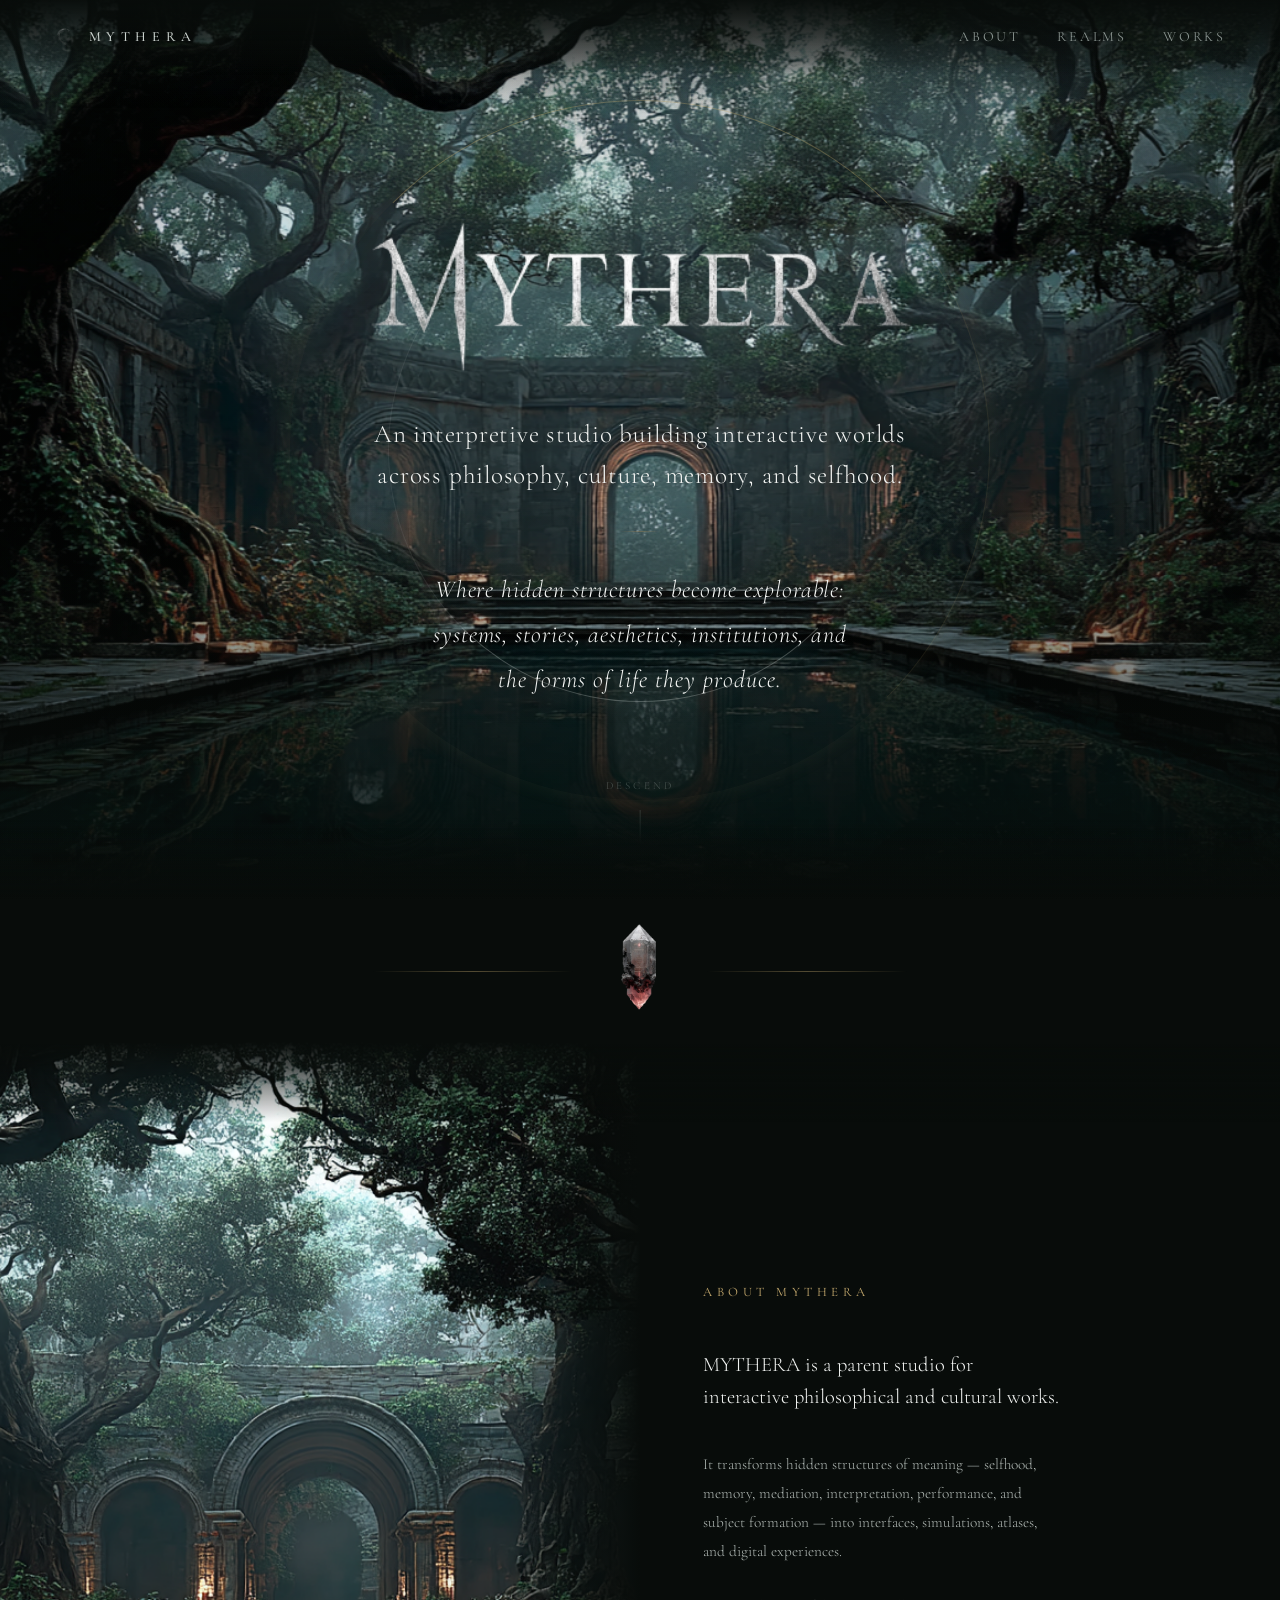
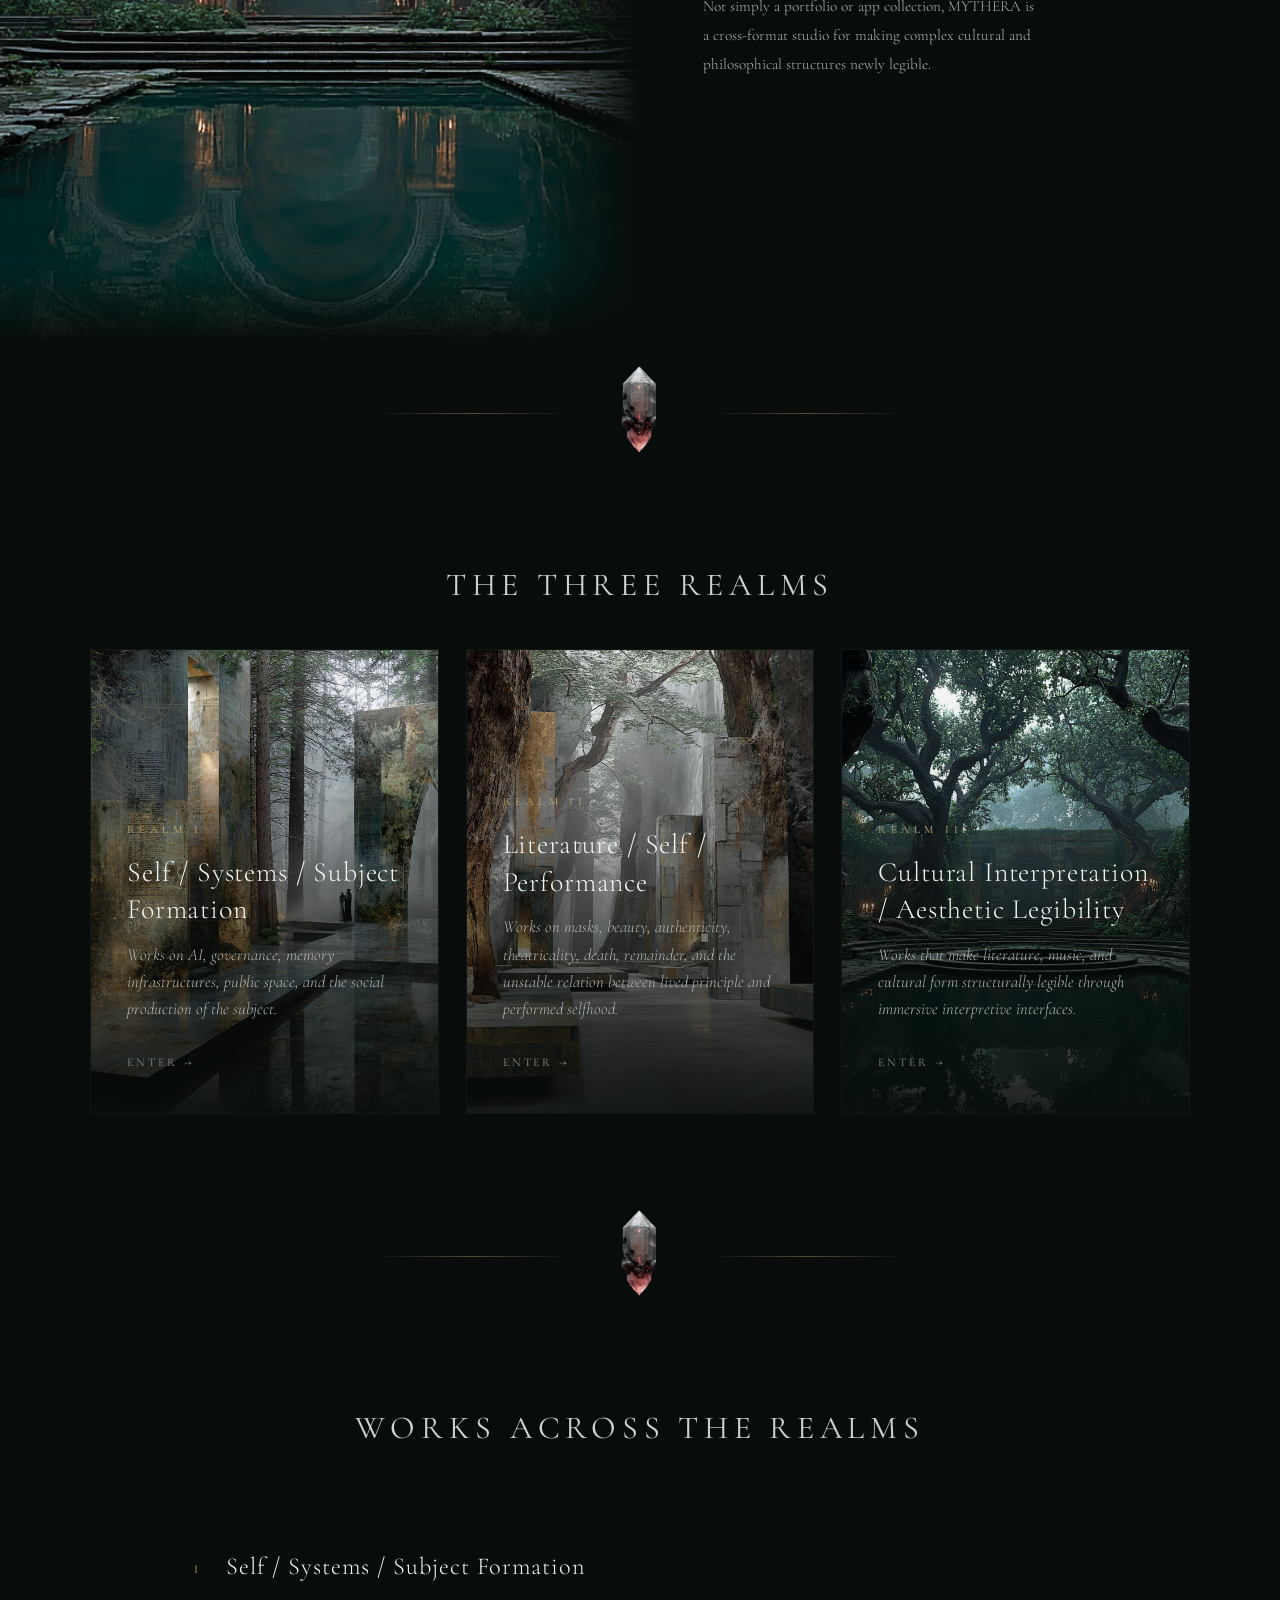
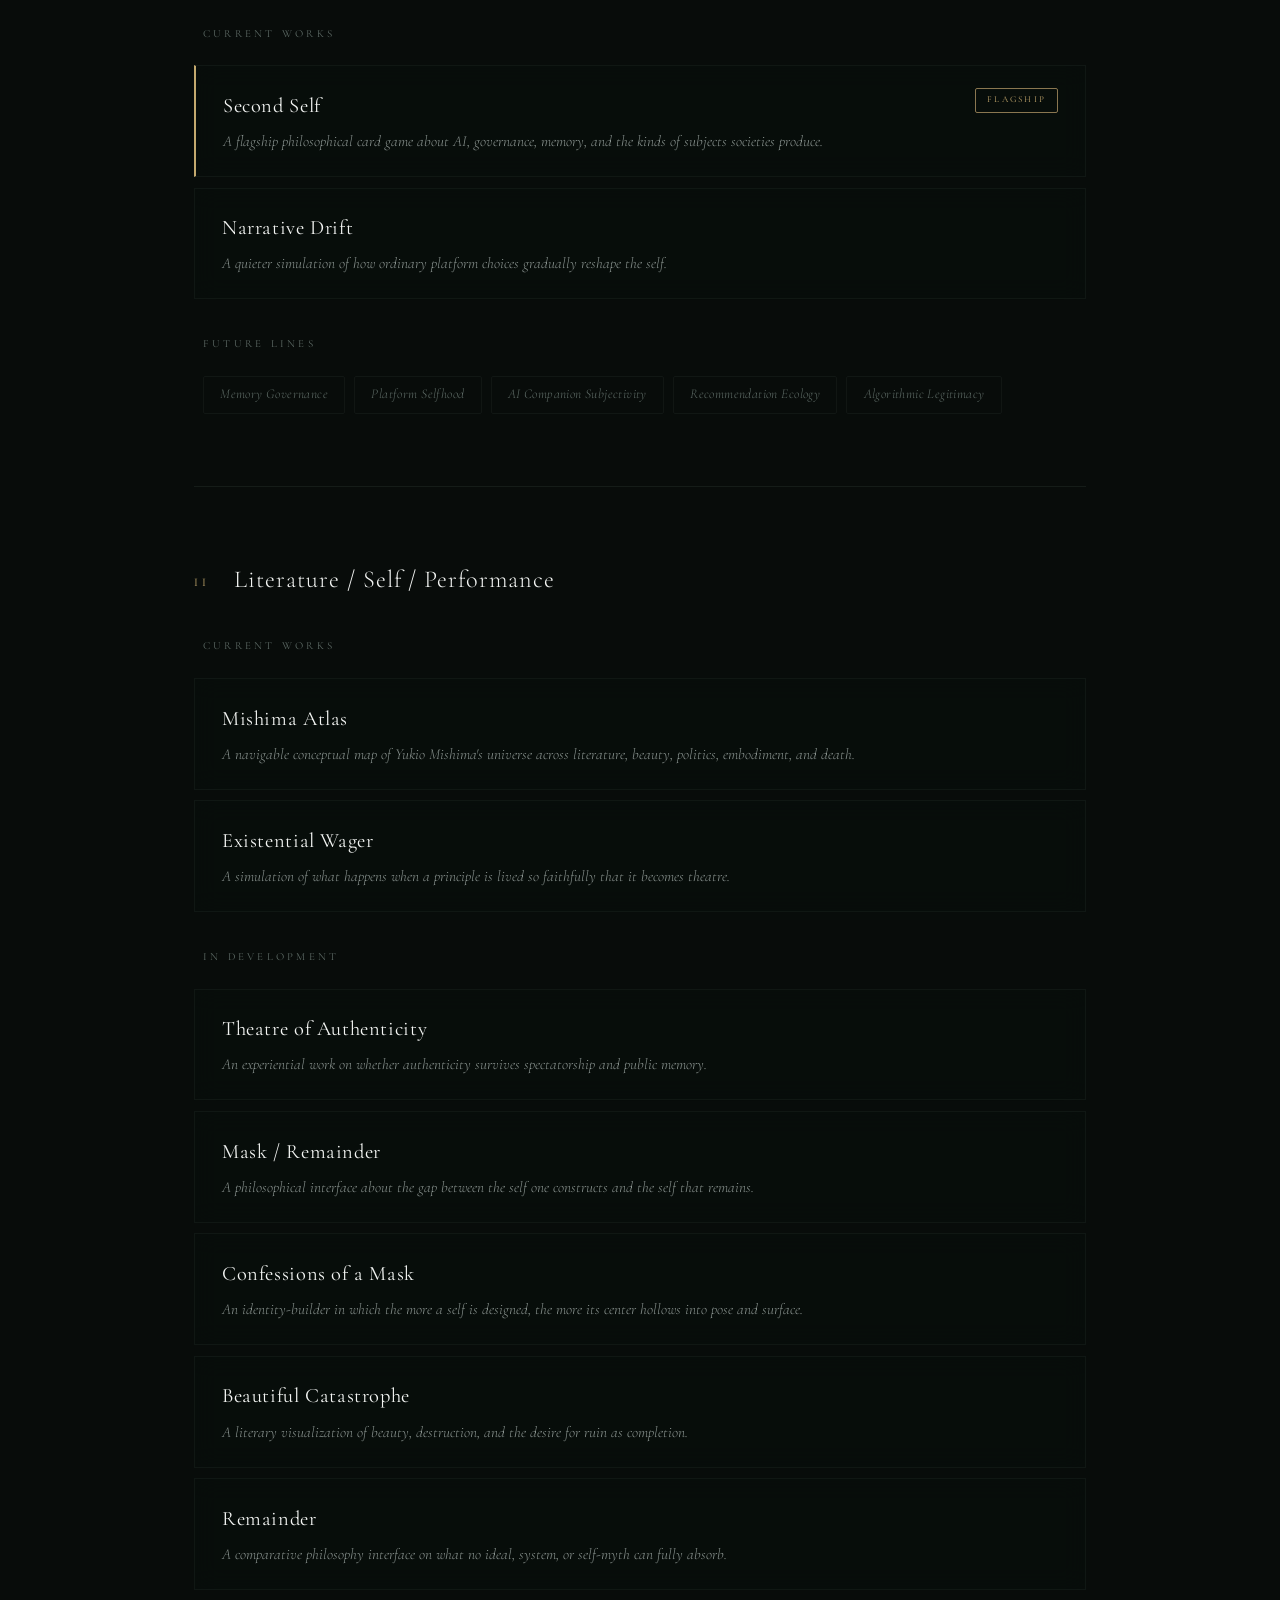
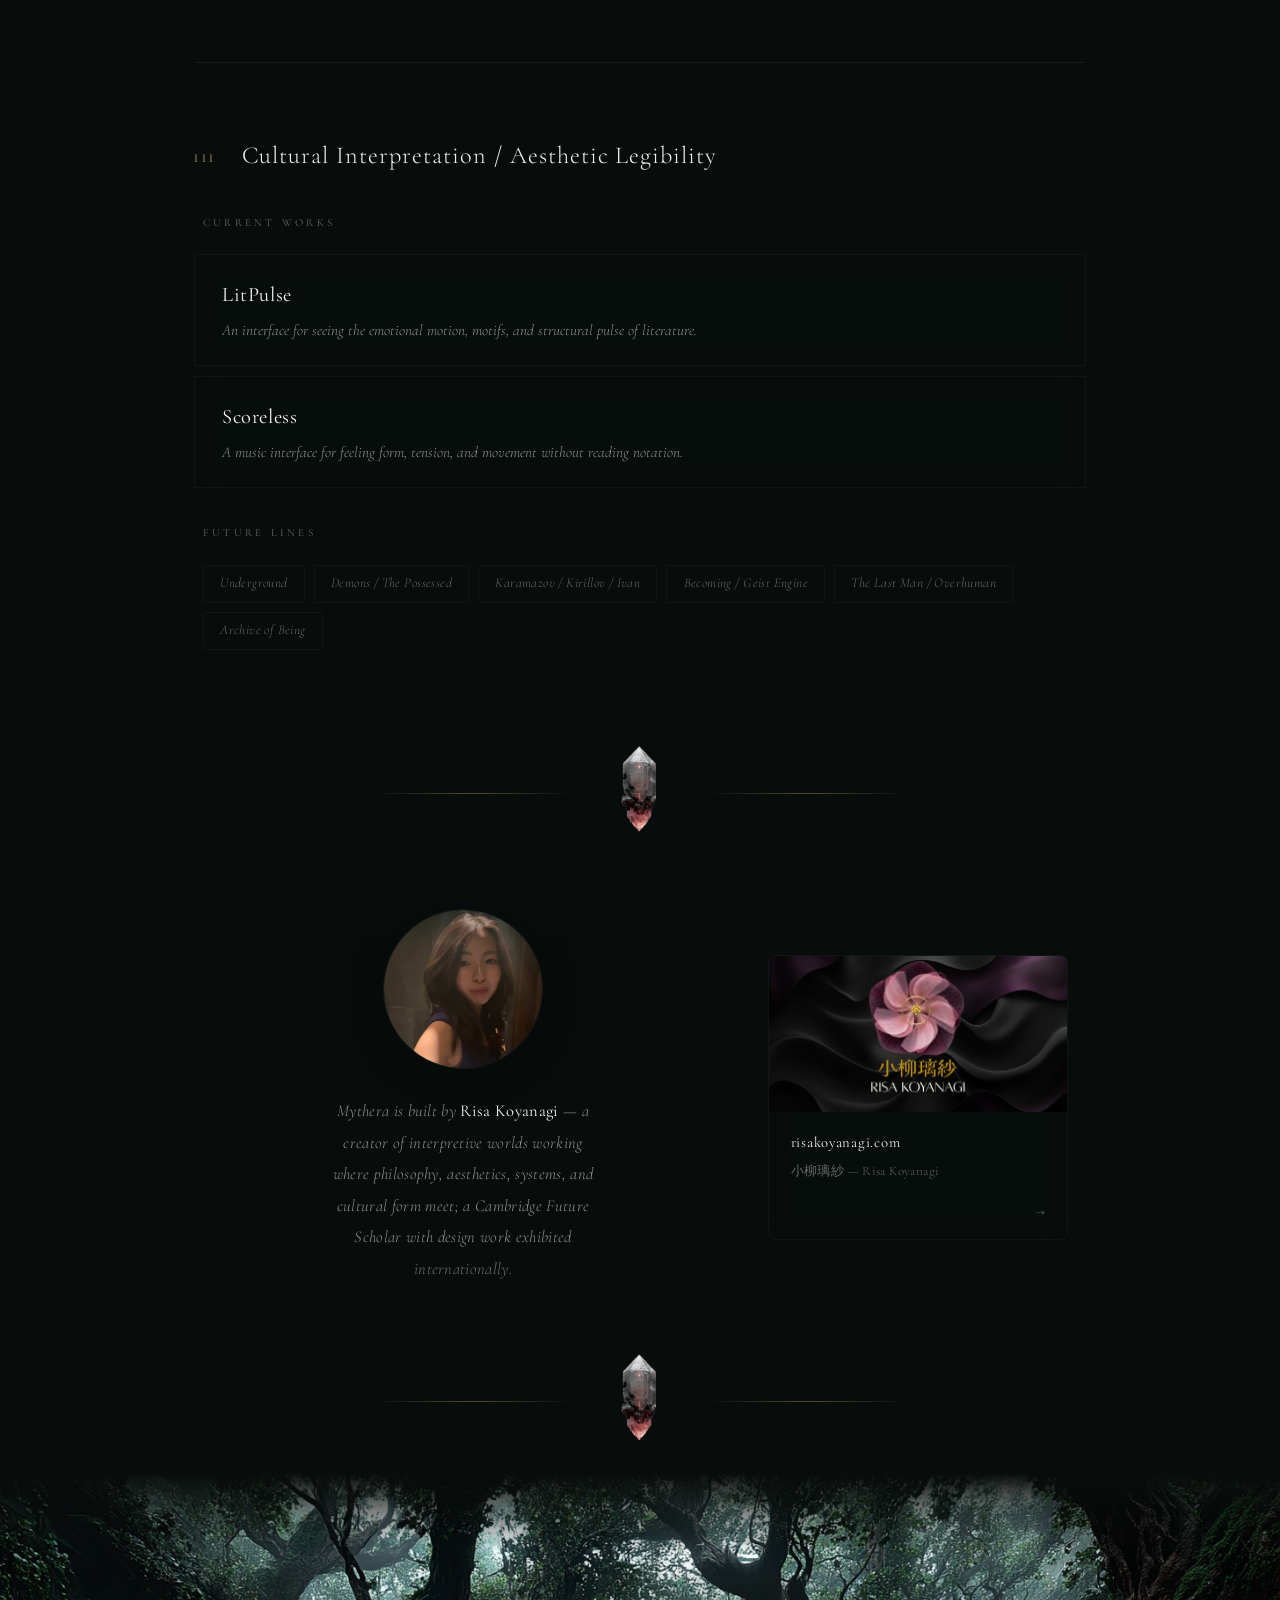
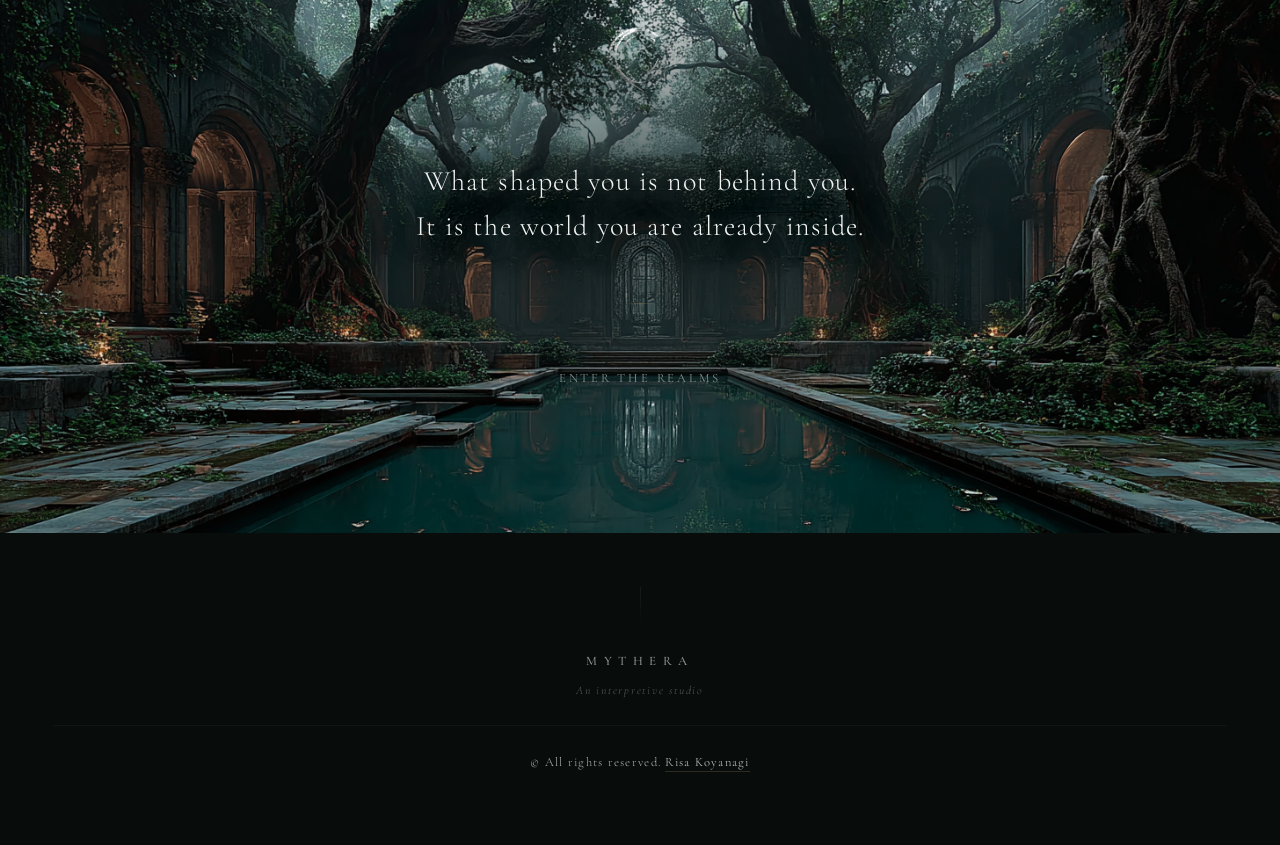
==== works/narrative-drift.html @ 35fc8d17 "Arrange OG images for each work with dedicated pages - Fix OG image paths to use absolute URLs (/ pr" ====
<!DOCTYPE html>
<html lang="en">
<head>
  <meta charset="UTF-8">
  <meta name="viewport" content="width=device-width, initial-scale=1.0">
  <title>Narrative Drift — MYTHERA</title>
  <meta name="description" content="A quieter simulation of how ordinary platform choices gradually reshape the self.">
  <link rel="icon" type="image/png" href="/public/images/logo.png">
  <link rel="apple-touch-icon" href="/public/images/logo.png">
  <meta property="og:type" content="website">
  <meta property="og:title" content="Narrative Drift — MYTHERA">
  <meta property="og:description" content="A quieter simulation of how ordinary platform choices gradually reshape the self.">
  <meta property="og:image" content="/public/images/narrative%20drift-og.png">
  <meta property="og:image:width" content="1200">
  <meta property="og:image:height" content="630">
  <meta property="og:site_name" content="MYTHERA">
  <meta name="twitter:card" content="summary_large_image">
  <meta name="twitter:title" content="Narrative Drift — MYTHERA">
  <meta name="twitter:description" content="A quieter simulation of how ordinary platform choices gradually reshape the self.">
  <meta name="twitter:image" content="/public/images/narrative%20drift-og.png">
  <script>window.location.replace('/#narrative-drift');</script>
</head>
<body>
  <p>Redirecting to <a href="/#narrative-drift">Narrative Drift — MYTHERA</a>...</p>
</body>
</html>
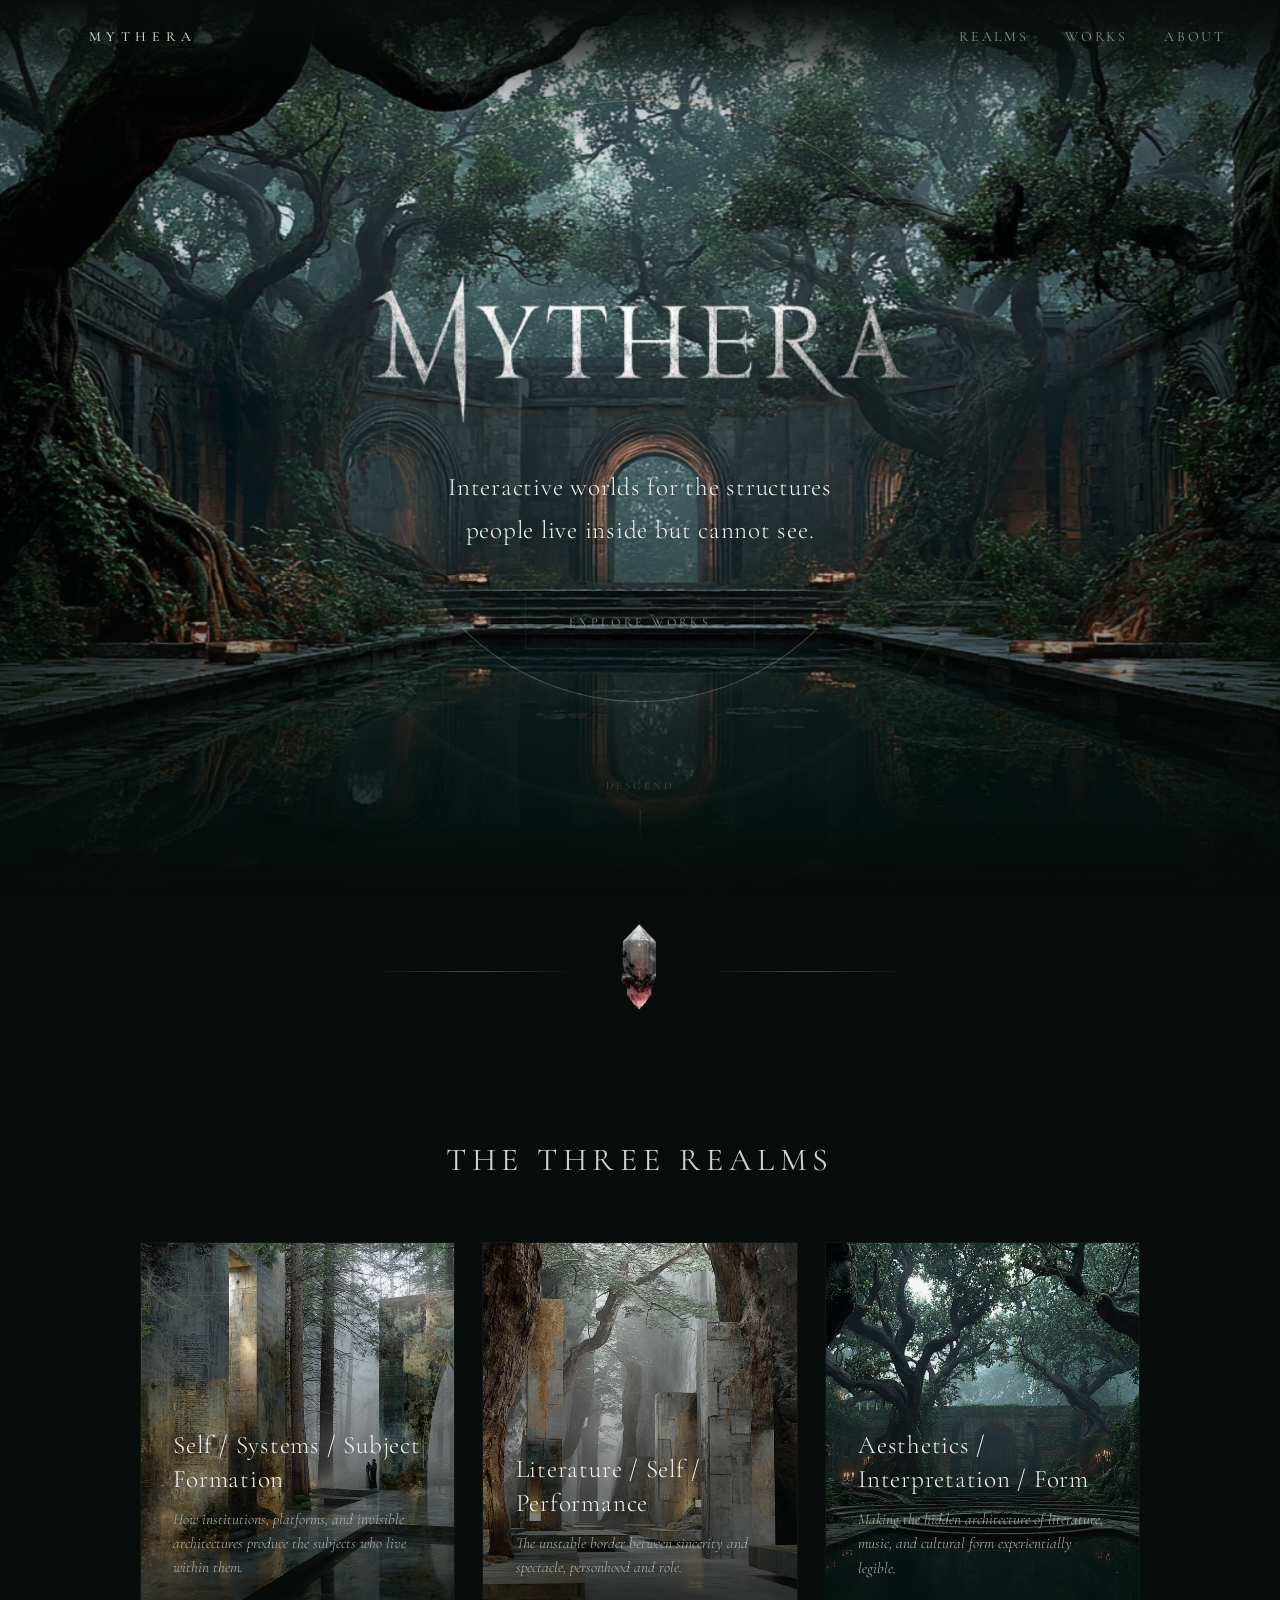
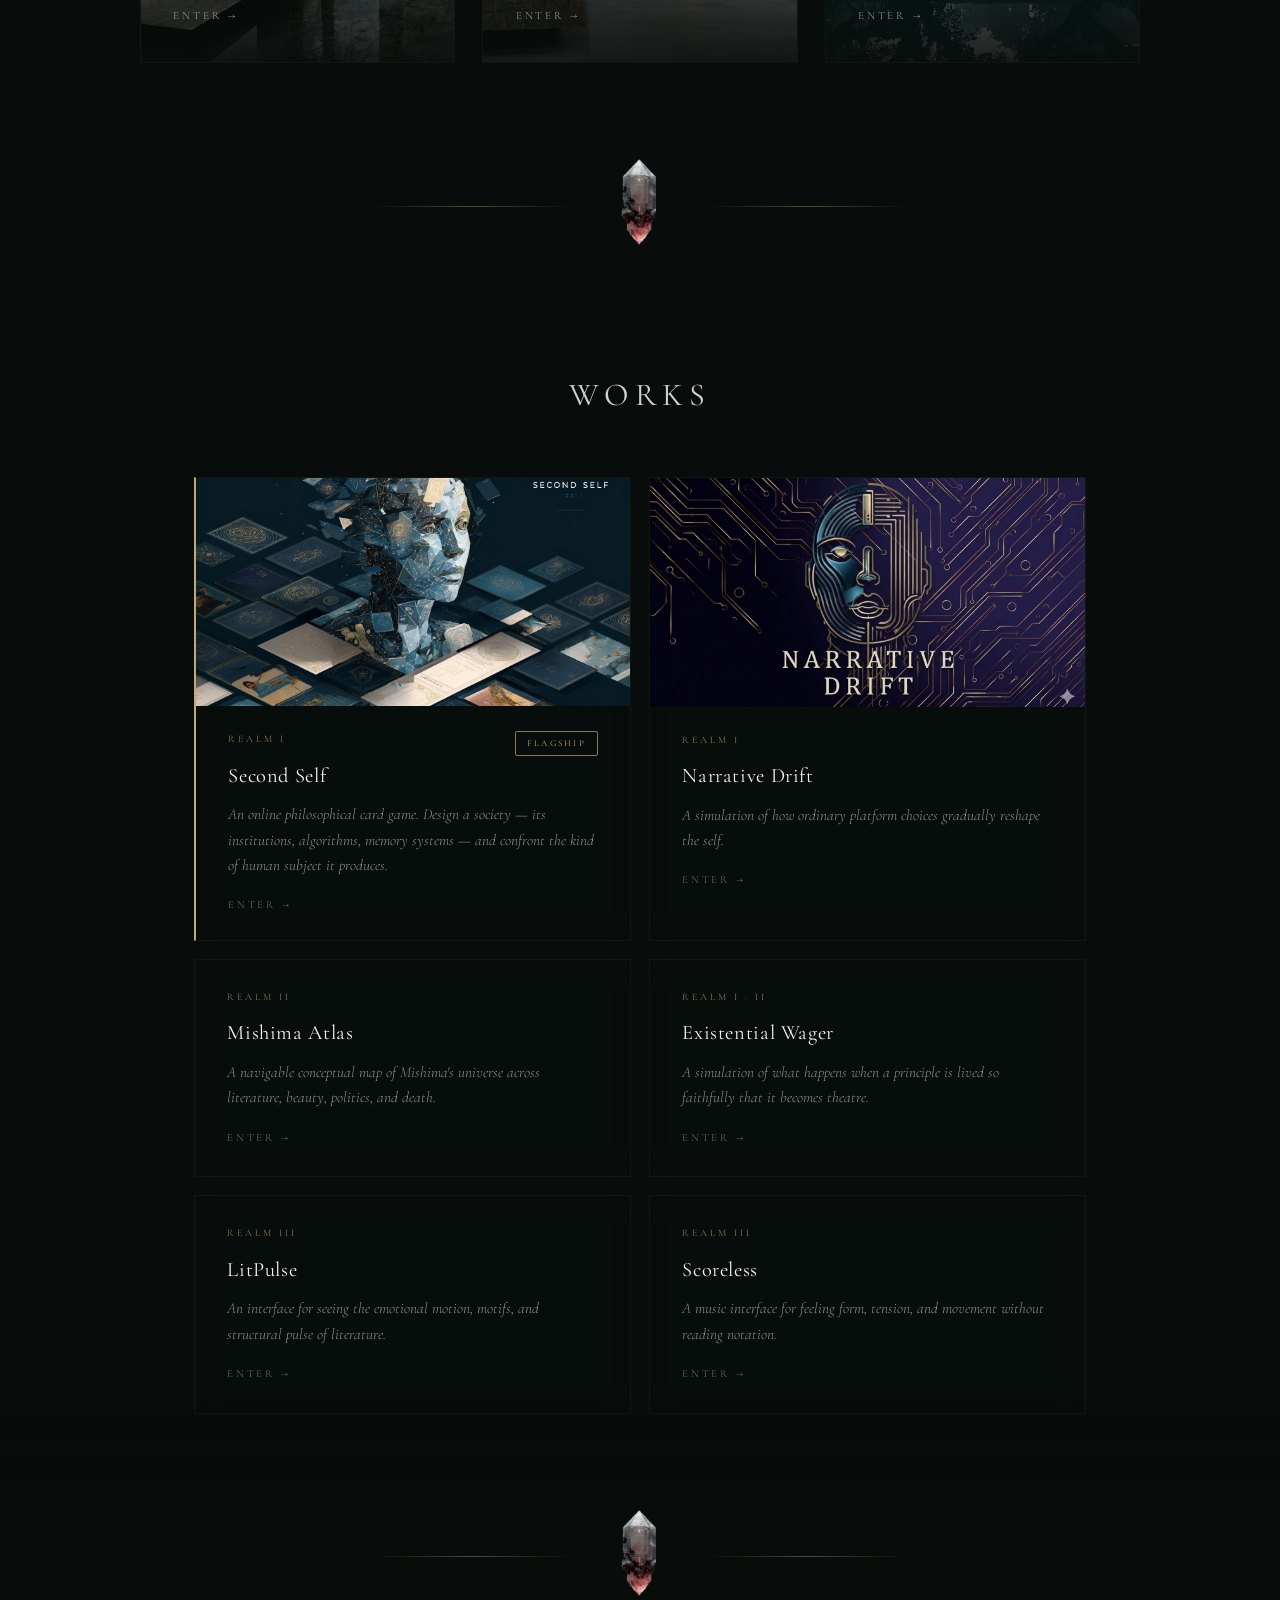
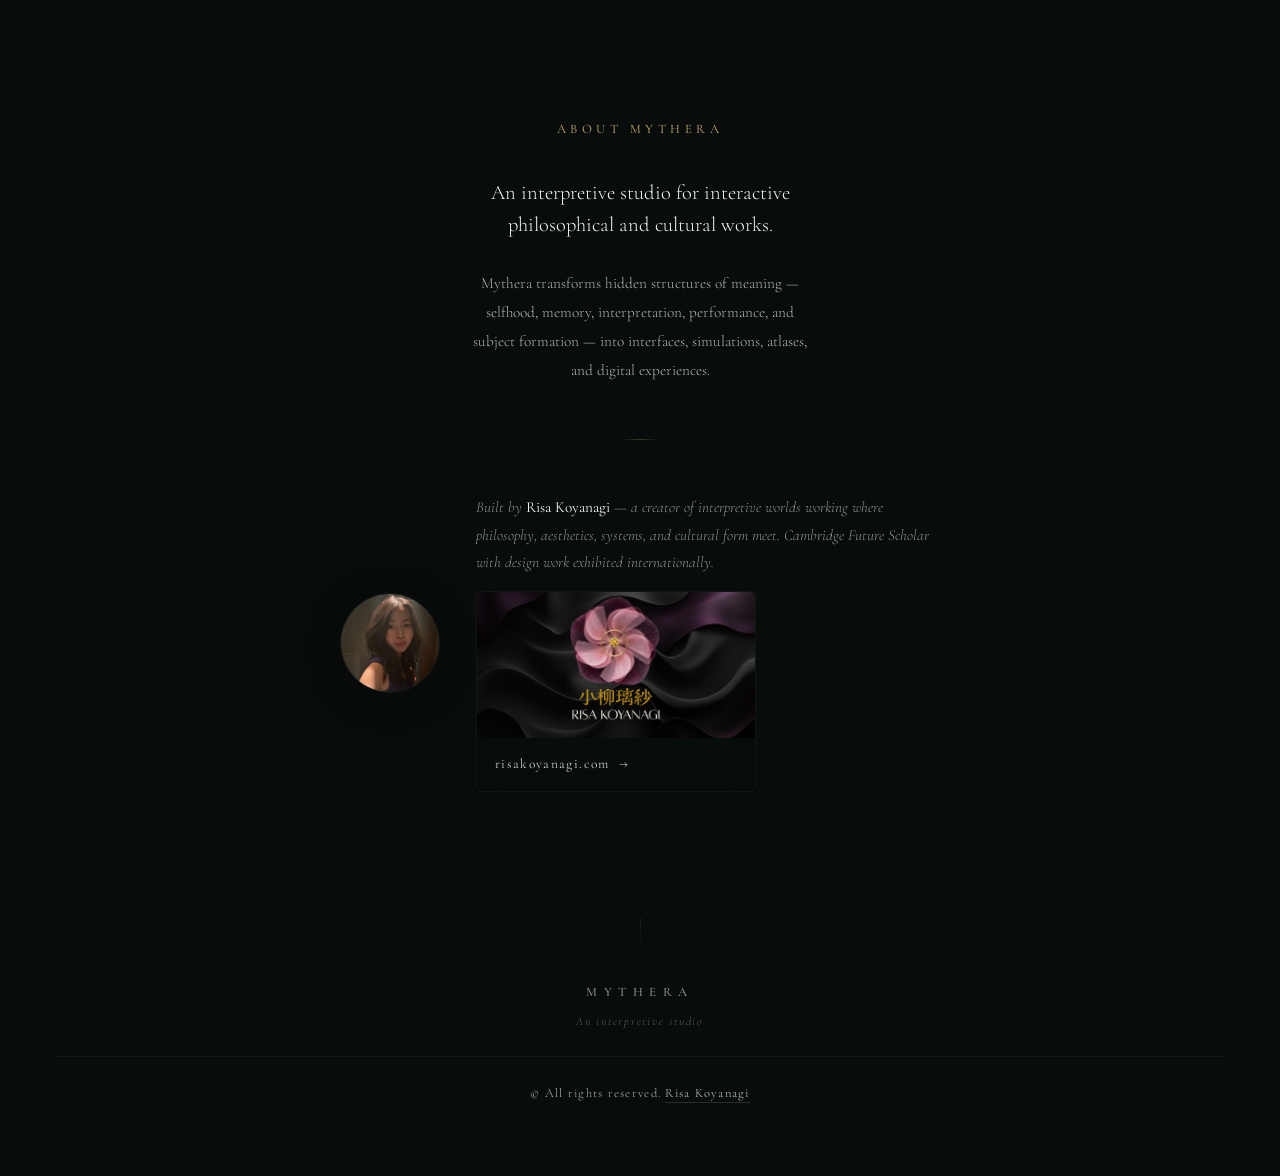
==== commit ed985641: "Fix bugs: workview overflow, OG images, and visual display - Workview: add max-height (80vh) and ove" ====
--- a/works/narrative-drift.html
+++ b/works/narrative-drift.html
@@ -8,16 +8,17 @@
   <link rel="icon" type="image/png" href="/public/images/logo.png">
   <link rel="apple-touch-icon" href="/public/images/logo.png">
   <meta property="og:type" content="website">
+  <meta property="og:url" content="https://mythera.studio/works/narrative-drift">
   <meta property="og:title" content="Narrative Drift — MYTHERA">
   <meta property="og:description" content="A quieter simulation of how ordinary platform choices gradually reshape the self.">
-  <meta property="og:image" content="/public/images/narrative%20drift-og.png">
+  <meta property="og:image" content="https://mythera.studio/public/images/narrative%20drift-og.png">
   <meta property="og:image:width" content="1200">
   <meta property="og:image:height" content="630">
   <meta property="og:site_name" content="MYTHERA">
   <meta name="twitter:card" content="summary_large_image">
   <meta name="twitter:title" content="Narrative Drift — MYTHERA">
   <meta name="twitter:description" content="A quieter simulation of how ordinary platform choices gradually reshape the self.">
-  <meta name="twitter:image" content="/public/images/narrative%20drift-og.png">
+  <meta name="twitter:image" content="https://mythera.studio/public/images/narrative%20drift-og.png">
   <script>window.location.replace('/#narrative-drift');</script>
 </head>
 <body>
